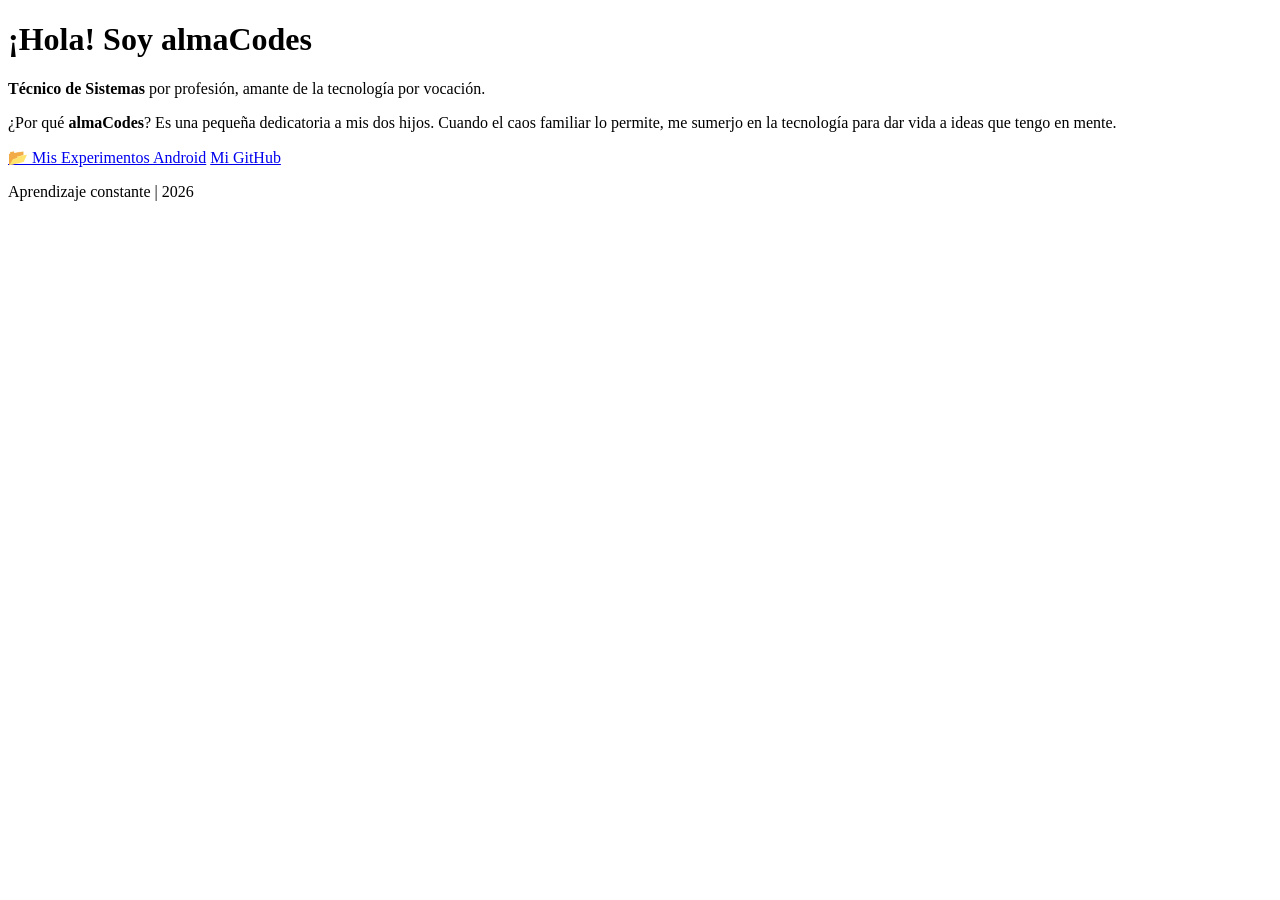
==== index.html @ d6363ec5 "Update index.html" ====
<!DOCTYPE html>
<html lang="es">
<head>
    <meta charset="UTF-8">
    <meta name="viewport" content="width=device-width, initial-scale=1.0"> 
    <title>almaCodes | Tecnología y Sistemas</title>
    <link rel="stylesheet" href="style.css">
    <link href="https://fonts.googleapis.com/css2?family=Inter:wght@400;700&display=swap" rel="stylesheet">
</head>
<body>
    <div class="container">
        <header>
            <h1>¡Hola! Soy <span class="highlight">almaCodes</span></h1>
            <p class="subtitle"><strong>Técnico de Sistemas</strong> por profesión, amante de la tecnología por vocación.</p>
        </header>
        
        <section class="bio">
            <p>¿Por qué <strong>almaCodes</strong>? Es una pequeña dedicatoria a mis dos hijos. Cuando el caos familiar lo permite, me sumerjo en la tecnología para dar vida a ideas que tengo en mente.</p>
        </section>
        
        <nav class="nav-links">
            <a href="proyectos.html" class="btn-main">📂 Mis Experimentos Android</a>
            <a href="https://github.com/almacodes-tecnologia" class="btn-secondary">Mi GitHub</a>
        </nav>

        <footer>
            <p>Aprendizaje constante | 2026</p>
        </footer>
    </div>
</body>
</html>
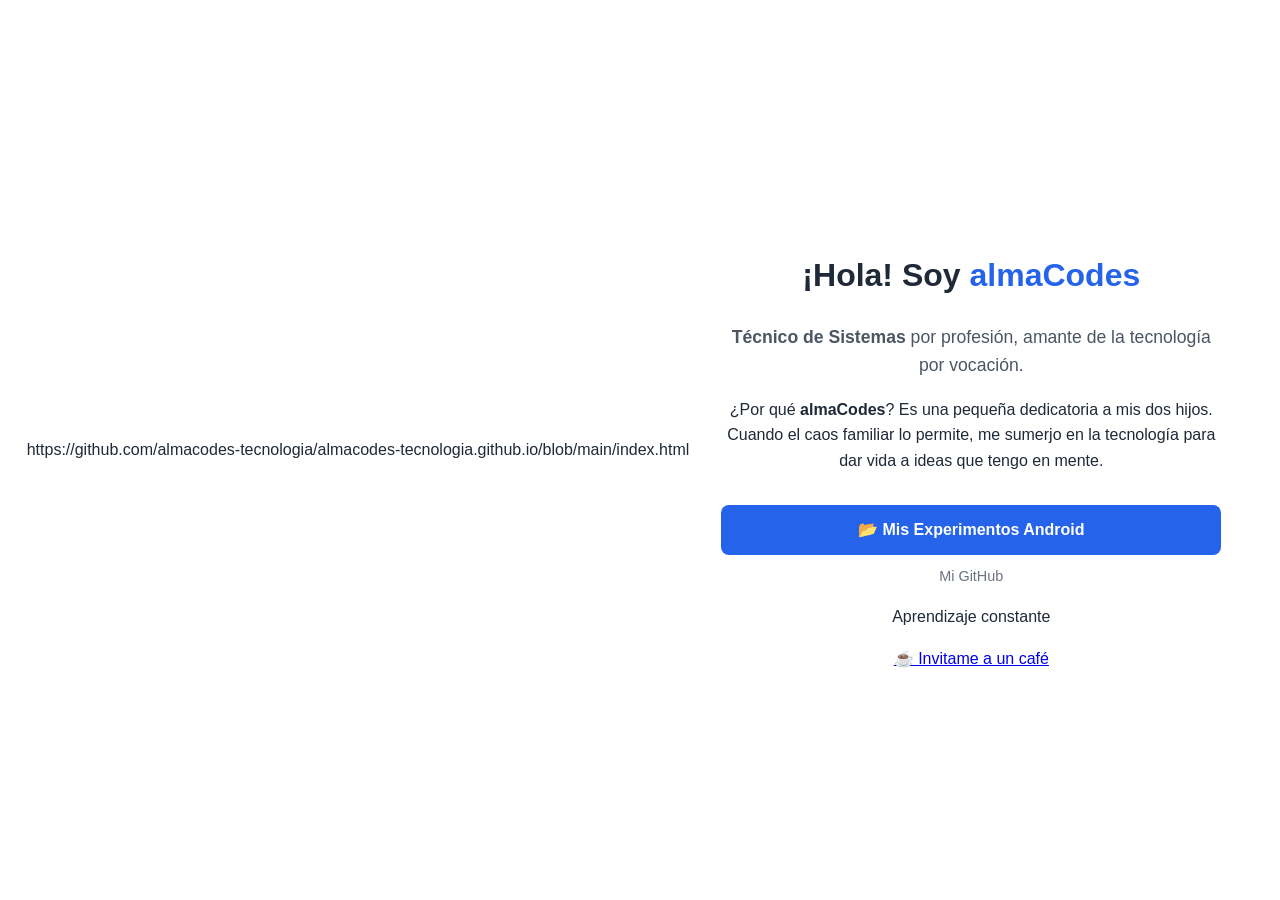
==== commit b2fd949b: "Update index.html" ====
--- a/index.html
+++ b/index.html
@@ -1,4 +1,4 @@
-<!DOCTYPE html>
+<!DOCTYPE html>https://github.com/almacodes-tecnologia/almacodes-tecnologia.github.io/blob/main/index.html
 <html lang="es">
 <head>
     <meta charset="UTF-8">
@@ -23,9 +23,12 @@
             <a href="https://github.com/almacodes-tecnologia" class="btn-secondary">Mi GitHub</a>
         </nav>
 
-        <footer>
-            <p>Aprendizaje constante | 2026</p>
-        </footer>
+<p>Aprendizaje constante</p>
+    <div style="margin-top: 1rem;">
+        <a href="https://www.paypal.me/TU_USUARIO_PAYPAL" target="_blank" class="btn-cafe">
+            ☕ Invitame a un café
+        </a>
+    </div>
     </div>
 </body>
 </html>
--- a/style.css
+++ b/style.css
@@ -0,0 +1,105 @@
+:root {
+    --primary: #2563eb;
+    --text: #1f2937;
+    --bg: #ffffff;
+}
+
+body {
+    font-family: 'Inter', sans-serif;
+    background-color: var(--bg);
+    color: var(--text);
+    line-height: 1.6;
+    margin: 0;
+    display: flex;
+    align-items: center;
+    justify-content: center;
+    min-height: 100vh;
+}
+
+.container {
+    max-width: 500px;
+    padding: 2rem;
+    text-align: center;
+}
+
+.highlight {
+    color: var(--primary);
+}
+
+.subtitle {
+    color: #4b5563;
+    font-size: 1.1rem;
+}
+
+.nav-links {
+    margin-top: 2rem;
+    display: flex;
+    flex-direction: column;
+    gap: 10px;
+}
+
+.btn-main {
+    background-color: var(--primary);
+    color: white;
+    padding: 12px;
+    border-radius: 8px;
+    text-decoration: none;
+    font-weight: bold;
+    transition: transform 0.2s;
+}
+
+.btn-main:hover {
+    transform: translateY(-2px);
+}
+
+.btn-secondary {
+    color: #6b7280;
+    text-decoration: none;
+    font-size: 0.9rem;
+}
+
+footer {
+    margin-top: 3rem;
+    font-size: 0.8rem;
+    color: #9ca3af;
+}
+
+/* Sección de Aviso Legal */
+.disclaimer {
+    background-color: #f8fafc;
+    border: 1px solid #e2e8f0;
+    padding: 1rem;
+    border-radius: 8px;
+    font-size: 0.85rem;
+    color: #64748b;
+    margin-bottom: 2rem;
+    text-align: justify;
+}
+
+/* Tarjetas de Proyecto */
+.card-proyecto {
+    background: white;
+    border: 1px solid #e5e7eb;
+    padding: 1.5rem;
+    border-radius: 12px;
+    text-align: left;
+    margin-bottom: 1rem;
+    transition: box-shadow 0.3s ease;
+}
+
+.card-proyecto:hover {
+    box-shadow: 0 4px 12px rgba(0, 0, 0, 0.05);
+}
+
+.card-proyecto h3 {
+    margin-top: 0;
+    color: #2563eb;
+}
+
+.badge {
+    font-size: 0.7rem;
+    background: #f1f5f9;
+    padding: 3px 8px;
+    border-radius: 4px;
+    color: #475569;
+}
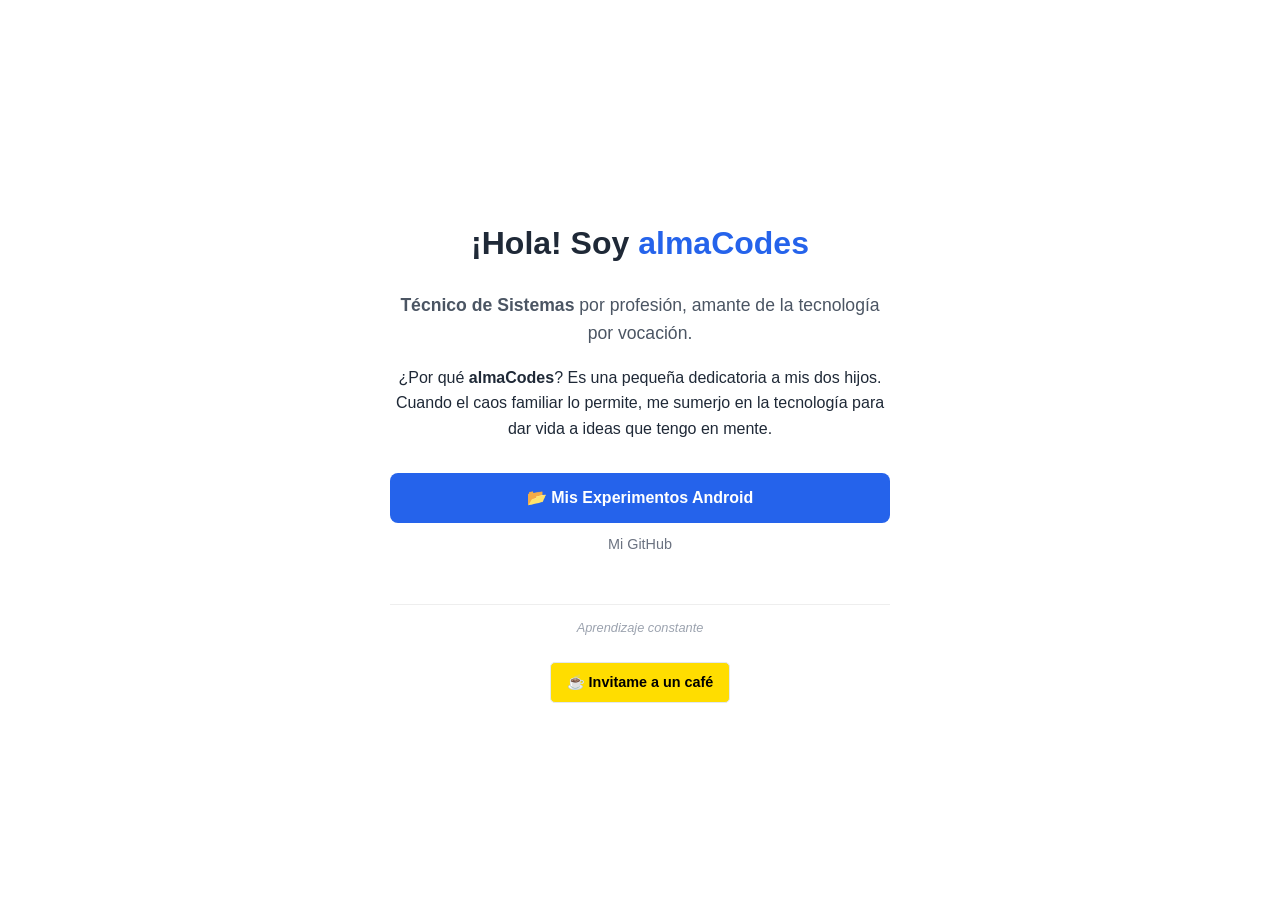
==== commit 7698fb24: "Update index.html" ====
--- a/index.html
+++ b/index.html
@@ -1,4 +1,4 @@
-<!DOCTYPE html>https://github.com/almacodes-tecnologia/almacodes-tecnologia.github.io/blob/main/index.html
+<!DOCTYPE html>
 <html lang="es">
 <head>
     <meta charset="UTF-8">
@@ -20,15 +20,17 @@
         
         <nav class="nav-links">
             <a href="proyectos.html" class="btn-main">📂 Mis Experimentos Android</a>
-            <a href="https://github.com/almacodes-tecnologia" class="btn-secondary">Mi GitHub</a>
+            <a href="https://github.com/almacodes-tecnologia" class="btn-secondary" target="_blank">Mi GitHub</a>
         </nav>
 
-<p>Aprendizaje constante</p>
-    <div style="margin-top: 1rem;">
-        <a href="https://www.paypal.me/TU_USUARIO_PAYPAL" target="_blank" class="btn-cafe">
-            ☕ Invitame a un café
-        </a>
-    </div>
+        <footer style="margin-top: 3rem; border-top: 1px solid #eee; pt-2">
+            <p><i>Aprendizaje constante</i></p>
+            <div style="margin-top: 1.5rem;">
+                <a href="https://www.paypal.me/TU_USUARIO_PAYPAL" target="_blank" class="btn-cafe">
+                    ☕ Invitame a un café
+                </a>
+            </div>
+        </footer>
     </div>
 </body>
 </html>
--- a/style.css
+++ b/style.css
@@ -103,3 +103,21 @@
     border-radius: 4px;
     color: #475569;
 }
+
+.btn-cafe {
+    display: inline-block;
+    background-color: #ffdd00; /* Color típico de 'Buy me a coffee' */
+    color: #000000;
+    padding: 8px 16px;
+    border-radius: 5px;
+    text-decoration: none;
+    font-weight: bold;
+    font-size: 0.9rem;
+    transition: background-color 0.3s ease;
+    border: 1px solid #e2e8f0;
+}
+
+.btn-cafe:hover {
+    background-color: #ffc400;
+    box-shadow: 0 2px 8px rgba(0,0,0,0.1);
+}
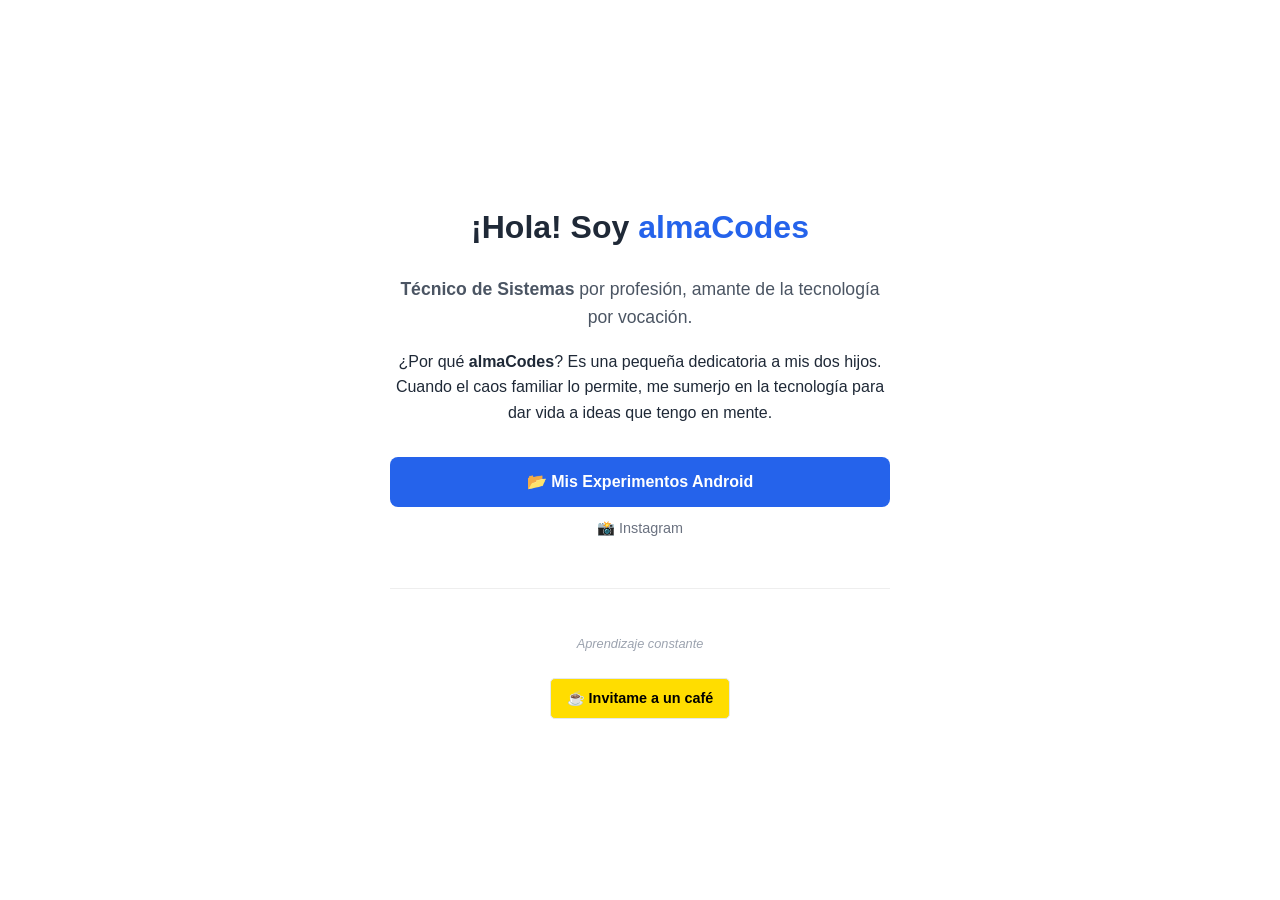
==== commit b8b6b9a4: "Update index.html" ====
--- a/index.html
+++ b/index.html
@@ -20,13 +20,13 @@
         
         <nav class="nav-links">
             <a href="proyectos.html" class="btn-main">📂 Mis Experimentos Android</a>
-            <a href="https://github.com/almacodes-tecnologia" class="btn-secondary" target="_blank">Mi GitHub</a>
+            <a href="https://www.instagram.com/TU_USUARIO" class="btn-secondary" target="_blank">📸 Instagram</a>
         </nav>
 
-        <footer style="margin-top: 3rem; border-top: 1px solid #eee; pt-2">
+        <footer style="margin-top: 3rem; border-top: 1px solid #eee; padding-top: 2rem;">
             <p><i>Aprendizaje constante</i></p>
             <div style="margin-top: 1.5rem;">
-                <a href="https://www.paypal.me/TU_USUARIO_PAYPAL" target="_blank" class="btn-cafe">
+                <a href="https://www.paypal.me/AlmaCodesTecnologia" target="_blank" class="btn-cafe">
                     ☕ Invitame a un café
                 </a>
             </div>
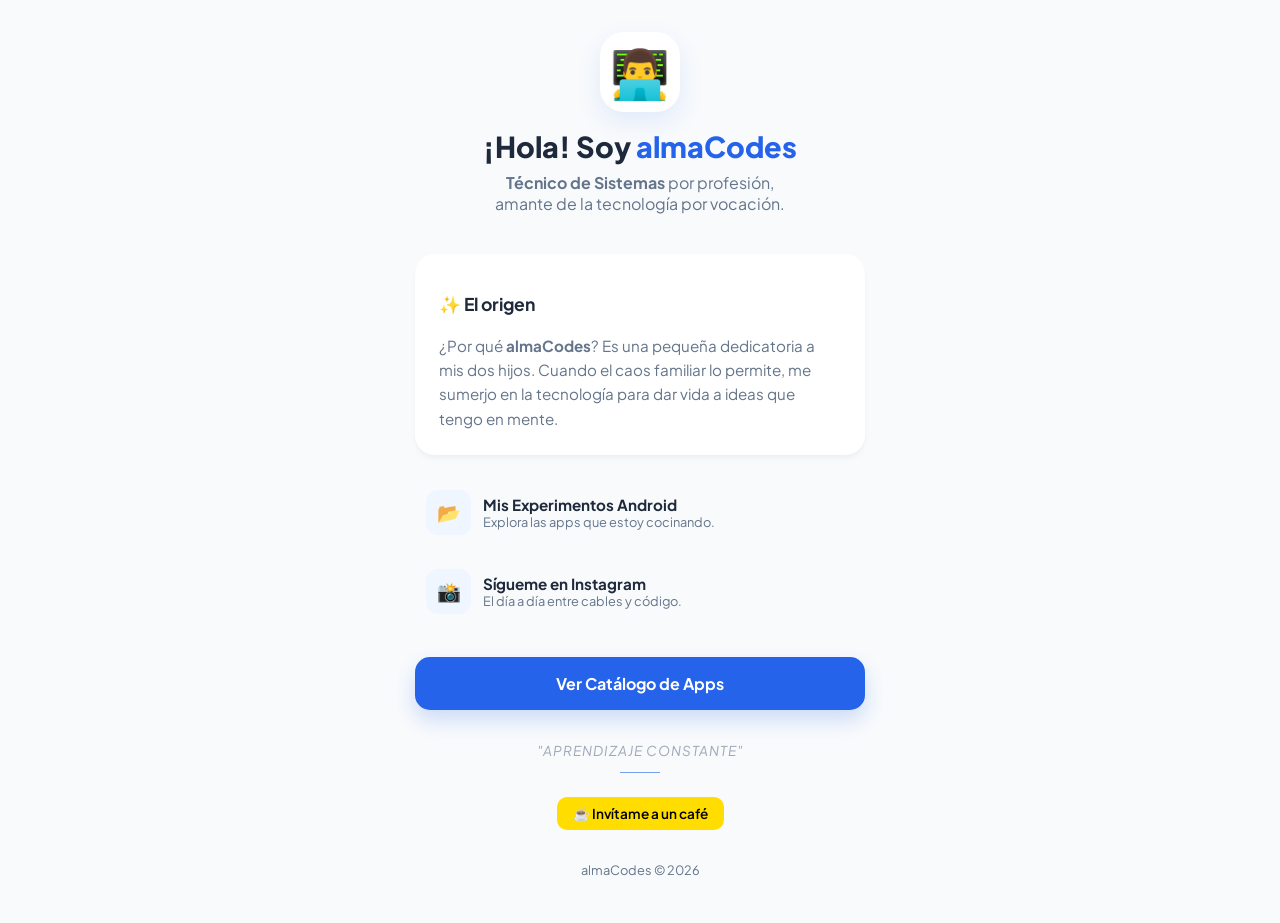
==== commit 651c0292: "actualizo rutas" ====
--- a/index.html
+++ b/index.html
@@ -4,33 +4,59 @@
     <meta charset="UTF-8">
     <meta name="viewport" content="width=device-width, initial-scale=1.0"> 
     <title>almaCodes | Tecnología y Sistemas</title>
+    <link href="https://fonts.googleapis.com/css2?family=Plus+Jakarta+Sans:wght@400;600;800&display=swap" rel="stylesheet">
     <link rel="stylesheet" href="style.css">
-    <link href="https://fonts.googleapis.com/css2?family=Inter:wght@400;700&display=swap" rel="stylesheet">
 </head>
 <body>
     <div class="container">
-        <header>
-            <h1>¡Hola! Soy <span class="highlight">almaCodes</span></h1>
-            <p class="subtitle"><strong>Técnico de Sistemas</strong> por profesión, amante de la tecnología por vocación.</p>
+        <header class="main-header">
+            <div class="logo-circle">👨‍💻</div>
+            <h1>¡Hola! Soy <span>almaCodes</span></h1>
+            <p class="subtitle"><strong>Técnico de Sistemas</strong> por profesión,<br>amante de la tecnología por vocación.</p>
         </header>
         
-        <section class="bio">
-            <p>¿Por qué <strong>almaCodes</strong>? Es una pequeña dedicatoria a mis dos hijos. Cuando el caos familiar lo permite, me sumerjo en la tecnología para dar vida a ideas que tengo en mente.</p>
+        <section class="card-proyecto">
+            <h2 class="section-title">✨ El origen</h2>
+            <div class="bio">
+                <p>¿Por qué <strong>almaCodes</strong>? Es una pequeña dedicatoria a mis dos hijos. Cuando el caos familiar lo permite, me sumerjo en la tecnología para dar vida a ideas que tengo en mente.</p>
+            </div>
         </section>
         
-        <nav class="nav-links">
-            <a href="proyectos.html" class="btn-main">📂 Mis Experimentos Android</a>
-            <a href="https://www.instagram.com/TU_USUARIO" class="btn-secondary" target="_blank">📸 Instagram</a>
-        </nav>
+        <section class="features-grid">
+            <a href="proyectos.html" class="feature-item" style="text-decoration: none; color: inherit;">
+                <div class="icon-bg">📂</div>
+                <div class="feature-text">
+                    <strong>Mis Experimentos Android</strong>
+                    <p>Explora las apps que estoy cocinando.</p>
+                </div>
+            </a>
 
-        <footer style="margin-top: 3rem; border-top: 1px solid #eee; padding-top: 2rem;">
-            <p><i>Aprendizaje constante</i></p>
-            <div style="margin-top: 1.5rem;">
+            <a href="https://www.instagram.com/almacodes.tecnologia/" class="feature-item" target="_blank" style="text-decoration: none; color: inherit;">
+                <div class="icon-bg">📸</div>
+                <div class="feature-text">
+                    <strong>Sígueme en Instagram</strong>
+                    <p>El día a día entre cables y código.</p>
+                </div>
+            </a>
+        </section>
+
+        <div style="margin-top: 2rem;">
+            <a href="proyectos.html" class="btn-main">Ver Catálogo de Apps</a>
+        </div>
+
+        <footer>
+            <div style="margin-bottom: 1.5rem; opacity: 0.6;">
+                <p><i>"Aprendizaje constante"</i></p>
+                <div style="height: 1px; width: 40px; background: var(--primary); margin: 10px auto;"></div>
+            </div>
+            
+            <div class="coffee-section">
                 <a href="https://www.paypal.me/AlmaCodesTecnologia" target="_blank" class="btn-cafe">
-                    ☕ Invitame a un café
+                    ☕ Invítame a un café
                 </a>
             </div>
+            <p style="margin-top: 2rem;">almaCodes © 2026</p>
         </footer>
     </div>
 </body>
-</html>
+</html>
--- a/style.css
+++ b/style.css
@@ -1,123 +1,199 @@
 :root {
     --primary: #2563eb;
-    --text: #1f2937;
-    --bg: #ffffff;
+    --primary-light: #eff6ff;
+    --text: #1e293b;
+    --text-light: #64748b;
+    --bg: #f8fafc;
+    --card: #ffffff;
 }
 
 body {
-    font-family: 'Inter', sans-serif;
+    font-family: 'Plus Jakarta Sans', sans-serif;
     background-color: var(--bg);
     color: var(--text);
-    line-height: 1.6;
     margin: 0;
     display: flex;
-    align-items: center;
     justify-content: center;
     min-height: 100vh;
 }
 
 .container {
-    max-width: 500px;
-    padding: 2rem;
+    max-width: 450px;
+    width: 90%;
+    padding: 2rem 0;
+}
+
+/* Header & Logo */
+.main-header {
+    text-align: center;
+    margin-bottom: 2.5rem;
+}
+
+.logo-circle {
+    font-size: 3rem;
+    background: white;
+    width: 80px;
+    height: 80px;
+    display: flex;
+    align-items: center;
+    justify-content: center;
+    border-radius: 24px;
+    margin: 0 auto 1rem;
+    box-shadow: 0 10px 25px rgba(37, 99, 235, 0.1);
+}
+
+h1 {
+    font-weight: 800;
+    font-size: 1.8rem;
+    margin: 0;
+}
+
+h1 span { color: var(--primary); }
+
+.subtitle {
+    color: var(--text-light);
+    font-size: 1rem;
+    margin-top: 0.5rem;
+}
+
+/* Tarjetas */
+.card-proyecto {
+    background: var(--card);
+    padding: 1.5rem;
+    border-radius: 20px;
+    box-shadow: 0 4px 6px -1px rgba(0, 0, 0, 0.05);
+    margin-bottom: 1.5rem;
+}
+
+.section-title {
+    font-size: 1.1rem;
+    margin-bottom: 1.2rem;
+    color: var(--text);
+}
+
+/* Cuadrícula de Funciones */
+.features-grid {
+    display: grid;
+    grid-template-columns: 1fr;
+    gap: 12px;
+}
+
+.feature-item {
+    display: flex;
+    align-items: center;
+    gap: 12px;
+    padding: 10px;
+    border-radius: 12px;
+    transition: background 0.2s;
+}
+
+.feature-item:hover { background: var(--primary-light); }
+
+.icon-bg {
+    background: var(--primary-light);
+    width: 45px;
+    height: 45px;
+    display: flex;
+    align-items: center;
+    justify-content: center;
+    border-radius: 12px;
+    font-size: 1.2rem;
+}
+
+.feature-text strong { display: block; font-size: 0.95rem; }
+.feature-text p { margin: 0; font-size: 0.8rem; color: var(--text-light); }
+
+/* Ficha Técnica */
+.tech-grid {
+    display: grid;
+    grid-template-columns: repeat(3, 1fr);
+    gap: 10px;
+    margin-bottom: 1.5rem;
     text-align: center;
 }
 
-.highlight {
-    color: var(--primary);
+.tech-info {
+    background: var(--bg);
+    padding: 10px;
+    border-radius: 12px;
 }
 
-.subtitle {
-    color: #4b5563;
-    font-size: 1.1rem;
-}
+.tech-info span { display: block; font-size: 0.7rem; color: var(--text-light); text-transform: uppercase; }
+.tech-info strong { font-size: 0.85rem; }
 
-.nav-links {
-    margin-top: 2rem;
-    display: flex;
-    flex-direction: column;
-    gap: 10px;
-}
-
+/* Botón Principal */
 .btn-main {
-    background-color: var(--primary);
+    display: block;
+    background: var(--primary);
     color: white;
-    padding: 12px;
-    border-radius: 8px;
+    text-align: center;
+    padding: 16px;
+    border-radius: 15px;
     text-decoration: none;
-    font-weight: bold;
+    font-weight: 700;
+    box-shadow: 0 10px 20px rgba(37, 99, 235, 0.2);
     transition: transform 0.2s;
 }
 
-.btn-main:hover {
+.btn-main:hover { transform: scale(1.02); }
+
+.security-tag {
+    font-size: 0.75rem;
+    color: #10b981;
+    margin-top: 1rem;
+    text-align: center;
+}
+
+/* Footer y Otros */
+.btn-secondary { color: var(--text-light); text-decoration: none; font-size: 0.9rem; }
+
+.btn-cafe {
+    display: inline-block;
+    background: #FFDD00;
+    padding: 8px 16px;
+    border-radius: 10px;
+    text-decoration: none;
+    color: black;
+    font-weight: 600;
+    font-size: 0.85rem;
+}
+
+footer { text-align: center; margin-top: 2rem; color: var(--text-light); font-size: 0.8rem; }
+
+/* Galería */
+.gallery:not(:has(img)) { display: none; }
+.screenshot-wrapper { display: flex; gap: 10px; overflow-x: auto; padding-bottom: 1rem; }
+.screenshot-wrapper img { height: 300px; border-radius: 15px; }
+
+/* Añadir esto para mejorar el espaciado de la bio */
+.bio p {
+    line-height: 1.6;
+    margin: 0;
+    color: var(--text-light);
+    font-size: 0.95rem;
+}
+
+/* Efecto hover para los items de la cuadrícula que ahora son enlaces */
+.feature-item {
+    cursor: pointer;
+    border: 1px solid transparent;
+}
+
+.feature-item:hover {
+    background: var(--primary-light);
+    border-color: rgba(37, 99, 235, 0.1);
     transform: translateY(-2px);
 }
 
-.btn-secondary {
-    color: #6b7280;
-    text-decoration: none;
-    font-size: 0.9rem;
+/* Estilo para el contenedor de Instagram/Proyectos */
+.features-grid {
+    margin-bottom: 1rem;
 }
 
-footer {
-    margin-top: 3rem;
-    font-size: 0.8rem;
-    color: #9ca3af;
-}
-
-/* Sección de Aviso Legal */
-.disclaimer {
-    background-color: #f8fafc;
-    border: 1px solid #e2e8f0;
-    padding: 1rem;
-    border-radius: 8px;
+/* Mejora del footer */
+footer i {
+    display: block;
     font-size: 0.85rem;
-    color: #64748b;
-    margin-bottom: 2rem;
-    text-align: justify;
-}
-
-/* Tarjetas de Proyecto */
-.card-proyecto {
-    background: white;
-    border: 1px solid #e5e7eb;
-    padding: 1.5rem;
-    border-radius: 12px;
-    text-align: left;
-    margin-bottom: 1rem;
-    transition: box-shadow 0.3s ease;
-}
-
-.card-proyecto:hover {
-    box-shadow: 0 4px 12px rgba(0, 0, 0, 0.05);
-}
-
-.card-proyecto h3 {
-    margin-top: 0;
-    color: #2563eb;
-}
-
-.badge {
-    font-size: 0.7rem;
-    background: #f1f5f9;
-    padding: 3px 8px;
-    border-radius: 4px;
-    color: #475569;
-}
-
-.btn-cafe {
-    display: inline-block;
-    background-color: #ffdd00; /* Color típico de 'Buy me a coffee' */
-    color: #000000;
-    padding: 8px 16px;
-    border-radius: 5px;
-    text-decoration: none;
-    font-weight: bold;
-    font-size: 0.9rem;
-    transition: background-color 0.3s ease;
-    border: 1px solid #e2e8f0;
-}
-
-.btn-cafe:hover {
-    background-color: #ffc400;
-    box-shadow: 0 2px 8px rgba(0,0,0,0.1);
-}
+    letter-spacing: 1px;
+    text-transform: uppercase;
+}
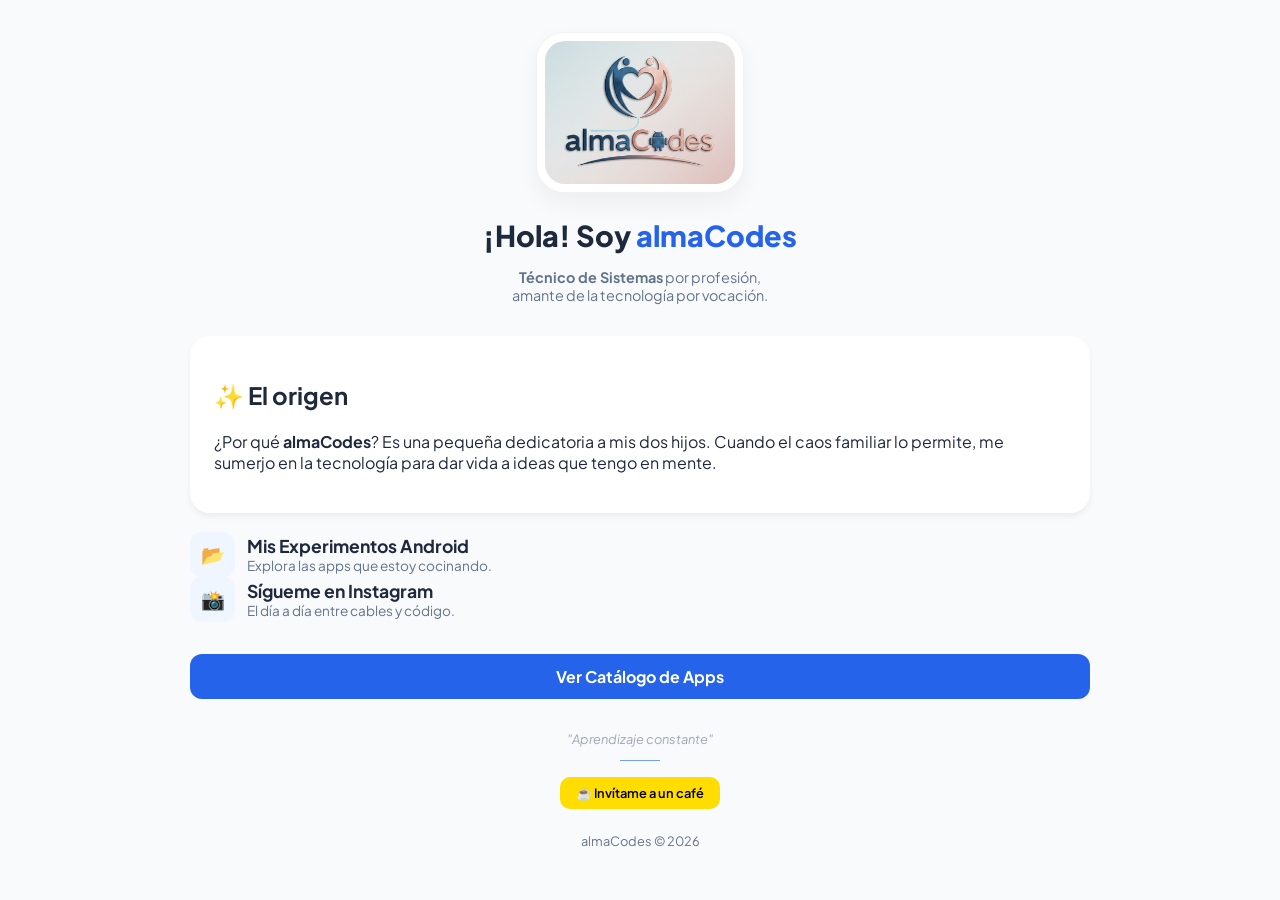
==== commit ea6c2425: "mejorando web" ====
--- a/index.html
+++ b/index.html
@@ -9,11 +9,13 @@
 </head>
 <body>
     <div class="container">
-        <header class="main-header">
-            <div class="logo-circle">👨‍💻</div>
-            <h1>¡Hola! Soy <span>almaCodes</span></h1>
-            <p class="subtitle"><strong>Técnico de Sistemas</strong> por profesión,<br>amante de la tecnología por vocación.</p>
-        </header>
+		<header class="main-header">
+			<div class="logo-container">
+				<img src="almaCodes.png" alt="almaCodes Logo" class="main-logo">
+			</div>
+			<h1>¡Hola! Soy <span>almaCodes</span></h1>
+			<p class="subtitle"><strong>Técnico de Sistemas</strong> por profesión,<br>amante de la tecnología por vocación.</p>
+		</header>
         
         <section class="card-proyecto">
             <h2 class="section-title">✨ El origen</h2>
--- a/style.css
+++ b/style.css
@@ -1,6 +1,7 @@
 :root {
     --primary: #2563eb;
     --primary-light: #eff6ff;
+    --accent-copper: #b17d6d;
     --text: #1e293b;
     --text-light: #64748b;
     --bg: #f8fafc;
@@ -14,186 +15,89 @@
     margin: 0;
     display: flex;
     justify-content: center;
-    min-height: 100vh;
 }
 
 .container {
+    width: 90%;
     max-width: 450px;
-    width: 90%;
     padding: 2rem 0;
 }
 
-/* Header & Logo */
-.main-header {
-    text-align: center;
-    margin-bottom: 2.5rem;
+.main-header { text-align: center; margin-bottom: 2rem; }
+h1 { font-weight: 800; font-size: 1.8rem; margin: 0; }
+h1 span { color: var(--primary); }
+.subtitle { color: var(--text-light); font-size: 0.9rem; }
+
+.logo-container {
+    width: 190px; /* Tamaño un poco mayor para lucir el logo */
+    height: auto;
+    margin: 0 auto 1.5rem;
+    display: block;
+    padding: 8px; /* Espacio entre el logo y el marco */
+    background: white;
+    border: 1px solid rgba(0, 0, 0, 0.05); /* Borde casi invisible */
+    border-radius: 28px; /* Un poco más que el logo para que encaje */
+    box-shadow: 0 10px 25px rgba(0, 0, 0, 0.05); /* Sombra suave */
 }
 
-.logo-circle {
-    font-size: 3rem;
-    background: white;
-    width: 80px;
-    height: 80px;
-    display: flex;
-    align-items: center;
-    justify-content: center;
-    border-radius: 24px;
-    margin: 0 auto 1rem;
-    box-shadow: 0 10px 25px rgba(37, 99, 235, 0.1);
+.main-logo {
+    width: 100%;
+    height: auto;
+    border-radius: 20px;
+    display: block; /* Evita espacios extra debajo de la imagen */
 }
 
-h1 {
-    font-weight: 800;
-    font-size: 1.8rem;
-    margin: 0;
-}
-
-h1 span { color: var(--primary); }
-
-.subtitle {
-    color: var(--text-light);
-    font-size: 1rem;
-    margin-top: 0.5rem;
-}
-
-/* Tarjetas */
 .card-proyecto {
     background: var(--card);
     padding: 1.5rem;
     border-radius: 20px;
-    box-shadow: 0 4px 6px -1px rgba(0, 0, 0, 0.05);
-    margin-bottom: 1.5rem;
+    box-shadow: 0 4px 6px rgba(0,0,0,0.05);
+    margin-bottom: 1.2rem;
 }
 
-.section-title {
-    font-size: 1.1rem;
-    margin-bottom: 1.2rem;
-    color: var(--text);
+.nota-legal { background: #f1f5f9; box-shadow: none; font-size: 0.75rem; color: var(--text-light); }
+
+.feature-item { display: flex; align-items: center; gap: 12px; }
+.icon-bg {
+    background: var(--primary-light);
+    width: 45px; height: 45px;
+    display: flex; align-items: center; justify-content: center;
+    border-radius: 12px; font-size: 1.2rem;
 }
 
-/* Cuadrícula de Funciones */
-.features-grid {
-    display: grid;
-    grid-template-columns: 1fr;
-    gap: 12px;
+.feature-text strong { display: block; font-size: 1.1rem; }
+.feature-text p { margin: 0; font-size: 0.85rem; color: var(--text-light); }
+
+.tech-tags-container { display: flex; flex-wrap: wrap; gap: 6px; margin: 1rem 0; }
+.tech-tag {
+    background: #fff7ed;
+    color: var(--accent-copper);
+    padding: 4px 8px;
+    border-radius: 6px;
+    font-size: 0.65rem;
+    font-weight: 700;
+    border: 1px solid #ffedd5;
 }
 
-.feature-item {
-    display: flex;
-    align-items: center;
-    gap: 12px;
-    padding: 10px;
-    border-radius: 12px;
-    transition: background 0.2s;
+.btn-main {
+    display: block; background: var(--primary); color: white;
+    text-align: center; padding: 12px; border-radius: 12px;
+    text-decoration: none; font-weight: 700;
 }
 
-.feature-item:hover { background: var(--primary-light); }
+.in-progress { border: 2px dashed #cbd5e1; background: transparent; opacity: 0.7; }
+.status-label { text-align: center; color: var(--primary); font-weight: 800; font-size: 0.7rem; margin-top: 1rem; }
 
-.icon-bg {
-    background: var(--primary-light);
-    width: 45px;
-    height: 45px;
-    display: flex;
-    align-items: center;
-    justify-content: center;
-    border-radius: 12px;
-    font-size: 1.2rem;
+.btn-cafe {
+    background: #FFDD00; padding: 8px 16px; border-radius: 10px;
+    text-decoration: none; color: black; font-weight: 600; font-size: 0.8rem;
 }
 
-.feature-text strong { display: block; font-size: 0.95rem; }
-.feature-text p { margin: 0; font-size: 0.8rem; color: var(--text-light); }
-
-/* Ficha Técnica */
-.tech-grid {
-    display: grid;
-    grid-template-columns: repeat(3, 1fr);
-    gap: 10px;
-    margin-bottom: 1.5rem;
-    text-align: center;
+@media (min-width: 800px) {
+    .container { max-width: 900px; }
+    .listado-proyectos { display: grid; grid-template-columns: 1fr 1fr; gap: 20px; }
+    .nota-legal { grid-column: span 2; }
 }
 
-.tech-info {
-    background: var(--bg);
-    padding: 10px;
-    border-radius: 12px;
-}
-
-.tech-info span { display: block; font-size: 0.7rem; color: var(--text-light); text-transform: uppercase; }
-.tech-info strong { font-size: 0.85rem; }
-
-/* Botón Principal */
-.btn-main {
-    display: block;
-    background: var(--primary);
-    color: white;
-    text-align: center;
-    padding: 16px;
-    border-radius: 15px;
-    text-decoration: none;
-    font-weight: 700;
-    box-shadow: 0 10px 20px rgba(37, 99, 235, 0.2);
-    transition: transform 0.2s;
-}
-
-.btn-main:hover { transform: scale(1.02); }
-
-.security-tag {
-    font-size: 0.75rem;
-    color: #10b981;
-    margin-top: 1rem;
-    text-align: center;
-}
-
-/* Footer y Otros */
-.btn-secondary { color: var(--text-light); text-decoration: none; font-size: 0.9rem; }
-
-.btn-cafe {
-    display: inline-block;
-    background: #FFDD00;
-    padding: 8px 16px;
-    border-radius: 10px;
-    text-decoration: none;
-    color: black;
-    font-weight: 600;
-    font-size: 0.85rem;
-}
-
-footer { text-align: center; margin-top: 2rem; color: var(--text-light); font-size: 0.8rem; }
-
-/* Galería */
-.gallery:not(:has(img)) { display: none; }
-.screenshot-wrapper { display: flex; gap: 10px; overflow-x: auto; padding-bottom: 1rem; }
-.screenshot-wrapper img { height: 300px; border-radius: 15px; }
-
-/* Añadir esto para mejorar el espaciado de la bio */
-.bio p {
-    line-height: 1.6;
-    margin: 0;
-    color: var(--text-light);
-    font-size: 0.95rem;
-}
-
-/* Efecto hover para los items de la cuadrícula que ahora son enlaces */
-.feature-item {
-    cursor: pointer;
-    border: 1px solid transparent;
-}
-
-.feature-item:hover {
-    background: var(--primary-light);
-    border-color: rgba(37, 99, 235, 0.1);
-    transform: translateY(-2px);
-}
-
-/* Estilo para el contenedor de Instagram/Proyectos */
-.features-grid {
-    margin-bottom: 1rem;
-}
-
-/* Mejora del footer */
-footer i {
-    display: block;
-    font-size: 0.85rem;
-    letter-spacing: 1px;
-    text-transform: uppercase;
-}+footer { text-align: center; margin-top: 2rem; font-size: 0.8rem; color: var(--text-light); }
+.btn-secondary { text-decoration: none; color: var(--text-light); font-size: 0.9rem; }
